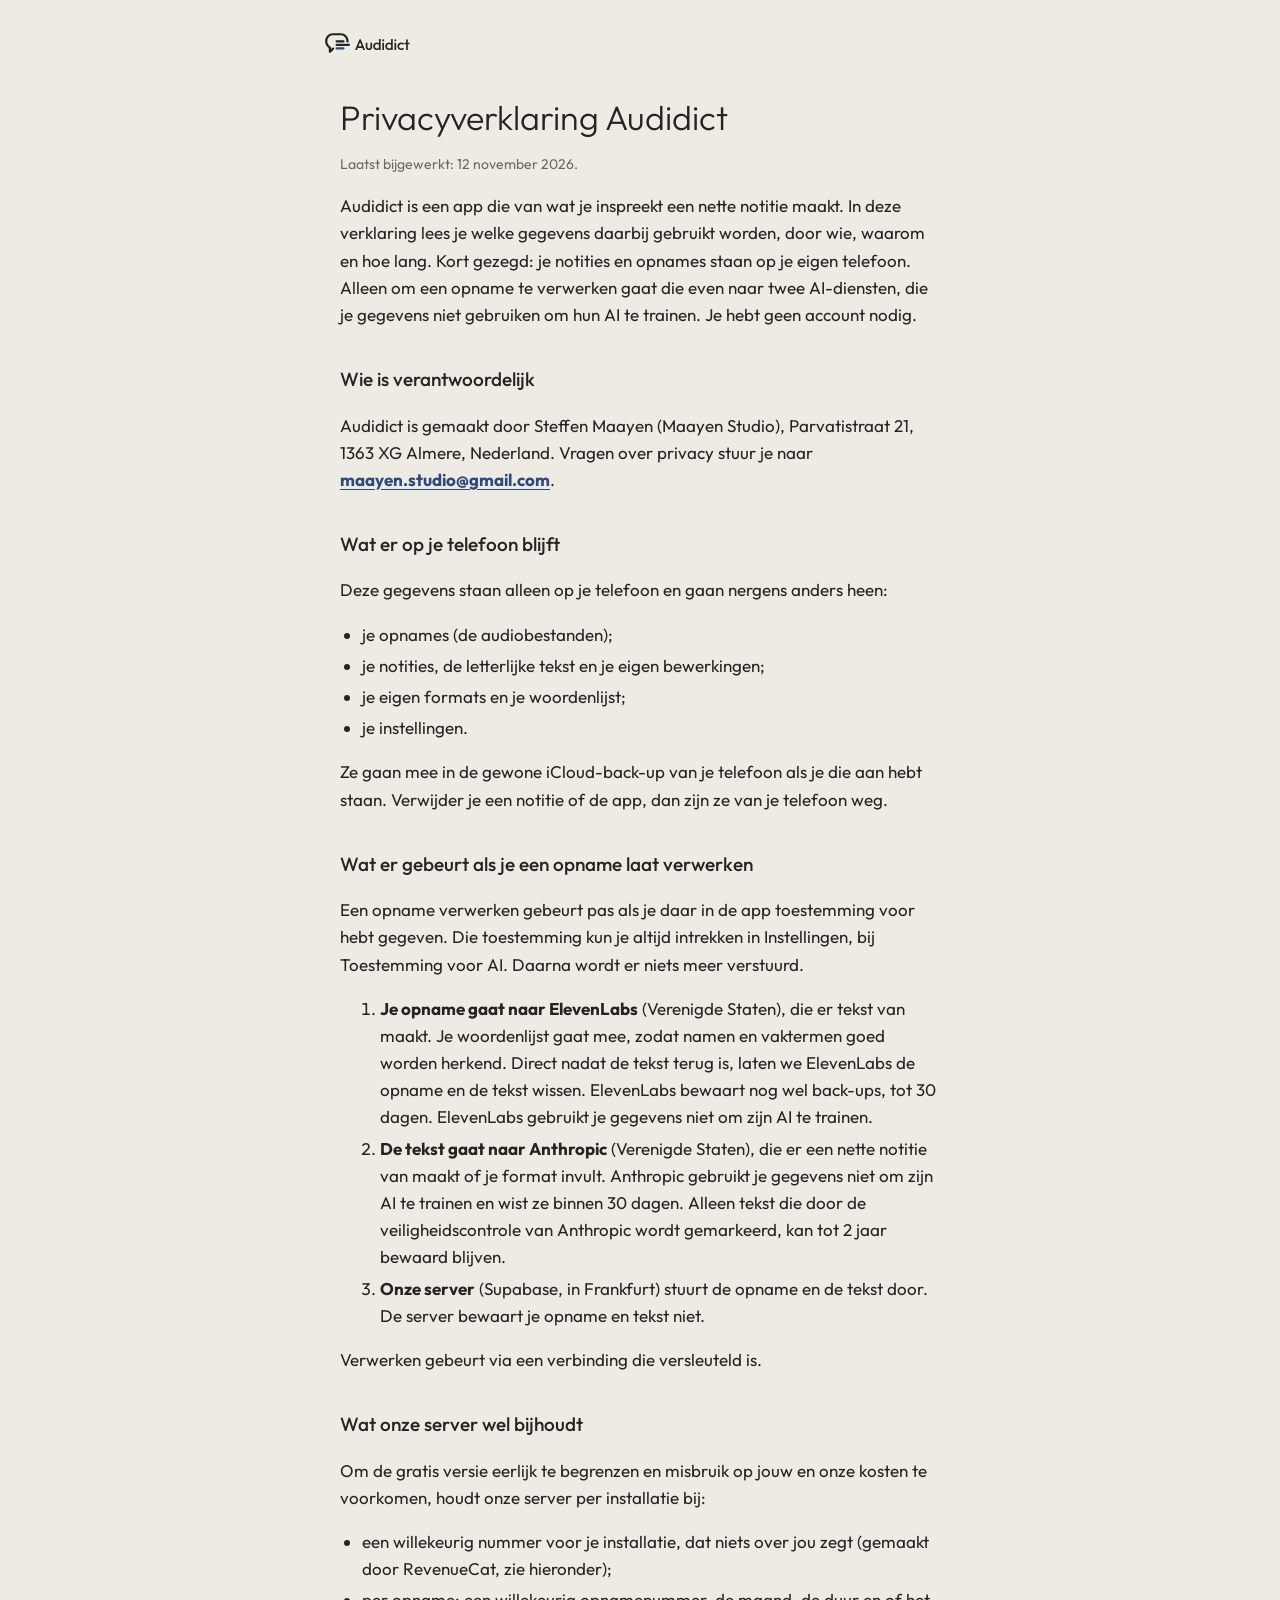
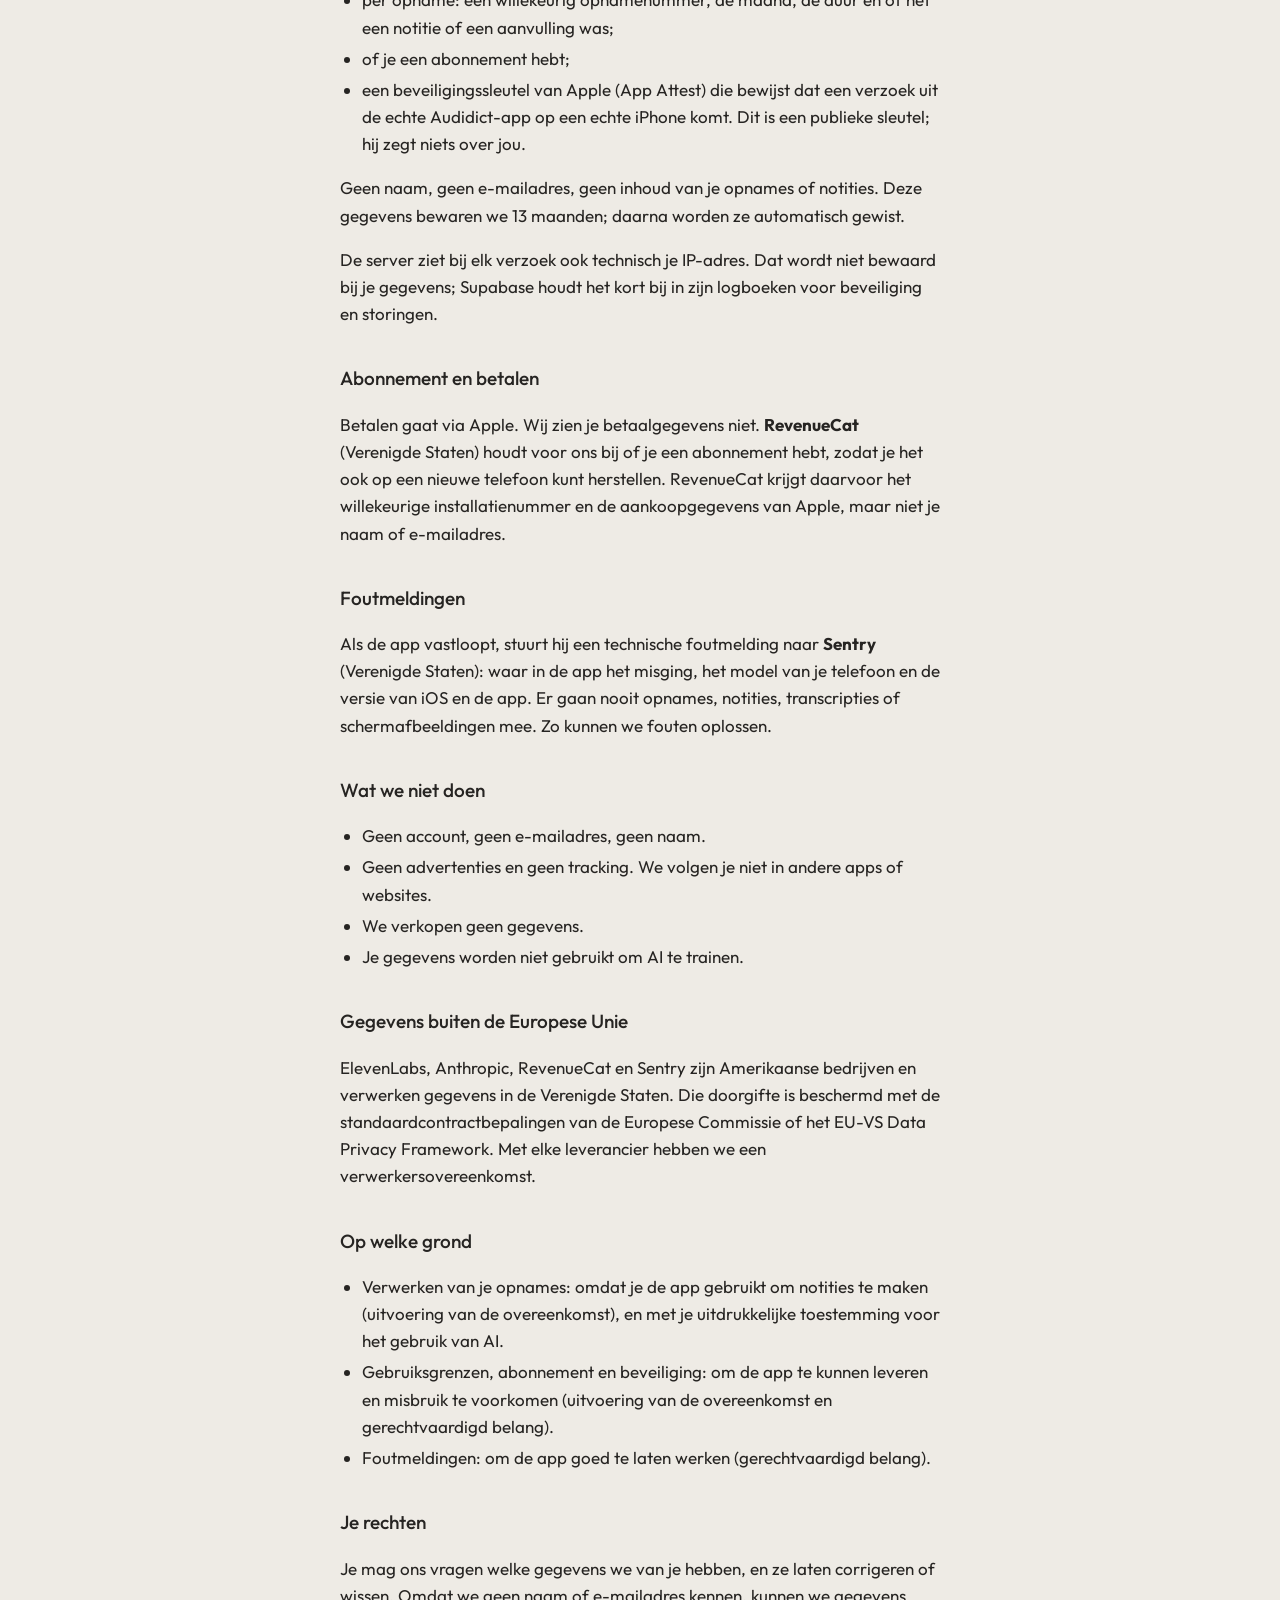
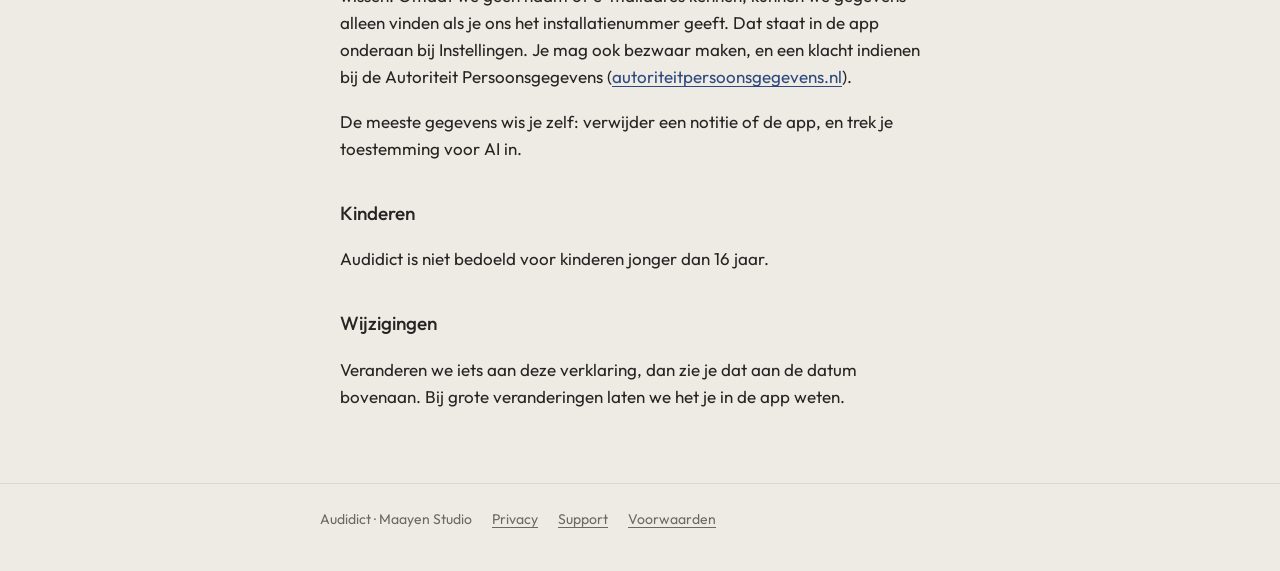
==== privacy/index.html @ 9b209952 "Website audidict.app: beginpagina, privacy, support Co-Authored-By: Claude Opus 5.5 <noreply@anthrop" ====
<!doctype html>
<html lang="nl">
<head>
<meta charset="utf-8">
<meta name="viewport" content="width=device-width, initial-scale=1">
<title>Privacy · Audidict</title>
<meta name="description" content="Hoe Audidict met je gegevens omgaat.">
<link rel="icon" href="../assets/mark.svg" type="image/svg+xml">
<link rel="preconnect" href="https://fonts.googleapis.com"><link rel="preconnect" href="https://fonts.gstatic.com" crossorigin><link href="https://fonts.googleapis.com/css2?family=Outfit:wght@300;400;500&display=swap" rel="stylesheet">
<link rel="stylesheet" href="../assets/site.css">
</head>
<body>
<header class="kop"><div class="binnen"><a href="../" aria-label="Audidict, naar de beginpagina"><img class="logo-licht" src="../assets/logo.svg" alt="Audidict"><img class="logo-donker-thema" src="../assets/logo-op-donker.svg" alt="Audidict"></a></div></header>
<main class="pagina">
<h1>Privacyverklaring Audidict</h1>
<p class="meta">Laatst bijgewerkt: 12 november 2026.</p>
<p>Audidict is een app die van wat je inspreekt een nette notitie maakt. In deze verklaring lees je welke gegevens daarbij gebruikt worden, door wie, waarom en hoe lang. Kort gezegd: je notities en opnames staan op je eigen telefoon. Alleen om een opname te verwerken gaat die even naar twee AI-diensten, die je gegevens niet gebruiken om hun AI te trainen. Je hebt geen account nodig.</p>
<h2>Wie is verantwoordelijk</h2>
<p>Audidict is gemaakt door Steffen Maayen (Maayen Studio), Parvatistraat 21, 1363 XG Almere, Nederland. Vragen over privacy stuur je naar <strong><a href="mailto:maayen.studio@gmail.com">maayen.studio@gmail.com</a></strong>.</p>
<h2>Wat er op je telefoon blijft</h2>
<p>Deze gegevens staan alleen op je telefoon en gaan nergens anders heen:</p>
<ul>
<li>je opnames (de audiobestanden);</li>
<li>je notities, de letterlijke tekst en je eigen bewerkingen;</li>
<li>je eigen formats en je woordenlijst;</li>
<li>je instellingen.</li>
</ul>
<p>Ze gaan mee in de gewone iCloud-back-up van je telefoon als je die aan hebt staan. Verwijder je een notitie of de app, dan zijn ze van je telefoon weg.</p>
<h2>Wat er gebeurt als je een opname laat verwerken</h2>
<p>Een opname verwerken gebeurt pas als je daar in de app toestemming voor hebt gegeven. Die toestemming kun je altijd intrekken in Instellingen, bij Toestemming voor AI. Daarna wordt er niets meer verstuurd.</p>
<ol>
<li><strong>Je opname gaat naar ElevenLabs</strong> (Verenigde Staten), die er tekst van maakt. Je woordenlijst gaat mee, zodat namen en vaktermen goed worden herkend. Direct nadat de tekst terug is, laten we ElevenLabs de opname en de tekst wissen. ElevenLabs bewaart nog wel back-ups, tot 30 dagen. ElevenLabs gebruikt je gegevens niet om zijn AI te trainen.</li>
<li><strong>De tekst gaat naar Anthropic</strong> (Verenigde Staten), die er een nette notitie van maakt of je format invult. Anthropic gebruikt je gegevens niet om zijn AI te trainen en wist ze binnen 30 dagen. Alleen tekst die door de veiligheidscontrole van Anthropic wordt gemarkeerd, kan tot 2 jaar bewaard blijven.</li>
<li><strong>Onze server</strong> (Supabase, in Frankfurt) stuurt de opname en de tekst door. De server bewaart je opname en tekst niet.</li>
</ol>
<p>Verwerken gebeurt via een verbinding die versleuteld is.</p>
<h2>Wat onze server wel bijhoudt</h2>
<p>Om de gratis versie eerlijk te begrenzen en misbruik op jouw en onze kosten te voorkomen, houdt onze server per installatie bij:</p>
<ul>
<li>een willekeurig nummer voor je installatie, dat niets over jou zegt (gemaakt door RevenueCat, zie hieronder);</li>
<li>per opname: een willekeurig opnamenummer, de maand, de duur en of het een notitie of een aanvulling was;</li>
<li>of je een abonnement hebt;</li>
<li>een beveiligingssleutel van Apple (App Attest) die bewijst dat een verzoek uit de echte Audidict-app op een echte iPhone komt. Dit is een publieke sleutel; hij zegt niets over jou.</li>
</ul>
<p>Geen naam, geen e-mailadres, geen inhoud van je opnames of notities. Deze gegevens bewaren we 13 maanden; daarna worden ze automatisch gewist.</p>
<p>De server ziet bij elk verzoek ook technisch je IP-adres. Dat wordt niet bewaard bij je gegevens; Supabase houdt het kort bij in zijn logboeken voor beveiliging en storingen.</p>
<h2>Abonnement en betalen</h2>
<p>Betalen gaat via Apple. Wij zien je betaalgegevens niet. <strong>RevenueCat</strong> (Verenigde Staten) houdt voor ons bij of je een abonnement hebt, zodat je het ook op een nieuwe telefoon kunt herstellen. RevenueCat krijgt daarvoor het willekeurige installatienummer en de aankoopgegevens van Apple, maar niet je naam of e-mailadres.</p>
<h2>Foutmeldingen</h2>
<p>Als de app vastloopt, stuurt hij een technische foutmelding naar <strong>Sentry</strong> (Verenigde Staten): waar in de app het misging, het model van je telefoon en de versie van iOS en de app. Er gaan nooit opnames, notities, transcripties of schermafbeeldingen mee. Zo kunnen we fouten oplossen.</p>
<h2>Wat we niet doen</h2>
<ul>
<li>Geen account, geen e-mailadres, geen naam.</li>
<li>Geen advertenties en geen tracking. We volgen je niet in andere apps of websites.</li>
<li>We verkopen geen gegevens.</li>
<li>Je gegevens worden niet gebruikt om AI te trainen.</li>
</ul>
<h2>Gegevens buiten de Europese Unie</h2>
<p>ElevenLabs, Anthropic, RevenueCat en Sentry zijn Amerikaanse bedrijven en verwerken gegevens in de Verenigde Staten. Die doorgifte is beschermd met de standaardcontractbepalingen van de Europese Commissie of het EU-VS Data Privacy Framework. Met elke leverancier hebben we een verwerkersovereenkomst.</p>
<h2>Op welke grond</h2>
<ul>
<li>Verwerken van je opnames: omdat je de app gebruikt om notities te maken (uitvoering van de overeenkomst), en met je uitdrukkelijke toestemming voor het gebruik van AI.</li>
<li>Gebruiksgrenzen, abonnement en beveiliging: om de app te kunnen leveren en misbruik te voorkomen (uitvoering van de overeenkomst en gerechtvaardigd belang).</li>
<li>Foutmeldingen: om de app goed te laten werken (gerechtvaardigd belang).</li>
</ul>
<h2>Je rechten</h2>
<p>Je mag ons vragen welke gegevens we van je hebben, en ze laten corrigeren of wissen. Omdat we geen naam of e-mailadres kennen, kunnen we gegevens alleen vinden als je ons het installatienummer geeft. Dat staat in de app onderaan bij Instellingen. Je mag ook bezwaar maken, en een klacht indienen bij de Autoriteit Persoonsgegevens (<a href="https://autoriteitpersoonsgegevens.nl">autoriteitpersoonsgegevens.nl</a>).</p>
<p>De meeste gegevens wis je zelf: verwijder een notitie of de app, en trek je toestemming voor AI in.</p>
<h2>Kinderen</h2>
<p>Audidict is niet bedoeld voor kinderen jonger dan 16 jaar.</p>
<h2>Wijzigingen</h2>
<p>Veranderen we iets aan deze verklaring, dan zie je dat aan de datum bovenaan. Bij grote veranderingen laten we het je in de app weten.</p>
</main>
<footer><div class="binnen">
<span>Audidict · Maayen Studio</span>
<a href="../privacy/">Privacy</a>
<a href="../support/">Support</a>
<a href="https://www.apple.com/legal/internet-services/itunes/dev/stdeula/">Voorwaarden</a>
</div></footer>
</body>
</html>
---- assets/site.css ----
/* Audidict website. Kleuren en type uit design-system/tokens.json. Rustig, warm, nooit wit. */
:root {
  --canvas: #e4dfd6; --surface: #eeebe5; --surface-raised: #f7f5f1; --line: #dcd7ce;
  --ink: #262422; --ink-muted: #6e6862; --hero: #232221; --on-hero: #f4f1ec; --on-hero-muted: #a8a39b;
  --accent: #2e4a7d; --accent-text: #2e4a7d; --accent-soft: #dce3ef; --accent-on-hero: #8aa2cc;
  --radius-lg: 20px; --radius-xl: 32px; --radius-md: 14px;
}
@media (prefers-color-scheme: dark) {
  :root {
    --canvas: #121110; --surface: #1c1b1a; --surface-raised: #262423; --line: #34312e;
    --ink: #f2efea; --ink-muted: #a8a39b; --hero: #0b0a0a; --accent-text: #9db2d6; --accent-soft: #222b3a;
  }
}

* { box-sizing: border-box; }
html { -webkit-text-size-adjust: 100%; }
body {
  margin: 0; background: var(--surface); color: var(--ink);
  font-family: "Outfit", system-ui, -apple-system, sans-serif; font-weight: 400; font-size: 17px; line-height: 1.6;
}
a { color: var(--accent-text); text-underline-offset: 3px; }
.hero { background: var(--hero); color: var(--on-hero); padding: 40px 20px 88px; }
.hero .binnen { max-width: 640px; margin: 0 auto; }
.hero img { height: 34px; width: auto; display: block; }
.hero h1 { font-weight: 300; font-size: clamp(30px, 6vw, 44px); line-height: 1.2; letter-spacing: -0.01em; margin: 56px 0 16px; }
.hero p { color: var(--on-hero-muted); margin: 0; max-width: 520px; }
.hero .binnenkort { margin-top: 28px; display: inline-block; color: var(--accent-on-hero); font-weight: 500; }
.blad { background: var(--surface); border-radius: var(--radius-xl) var(--radius-xl) 0 0; margin-top: -32px; padding: 40px 20px 48px; }
.blad .binnen, .pagina { max-width: 640px; margin: 0 auto; }
.kaarten { display: grid; gap: 8px; }
.kaart { background: var(--surface-raised); border-radius: var(--radius-lg); padding: 18px 20px; }
.kaart h2 { font-size: 17px; font-weight: 500; margin: 0 0 4px; }
.kaart p { margin: 0; color: var(--ink-muted); font-size: 15px; }
.kop { padding: 28px 20px 0; }
.kop .binnen { max-width: 640px; margin: 0 auto; display: flex; align-items: center; justify-content: space-between; }
.kop img { height: 30px; width: auto; display: block; }
.pagina { padding: 32px 20px 56px; }
.pagina h1 { font-weight: 300; font-size: 34px; line-height: 1.2; margin: 8px 0 8px; }
.pagina h2 { font-size: 19px; font-weight: 500; margin: 36px 0 8px; }
.pagina .meta { color: var(--ink-muted); font-size: 14px; }
.pagina ul { padding-left: 22px; }
.pagina li { margin: 4px 0; }
footer { border-top: 1px solid var(--line); padding: 24px 20px 40px; color: var(--ink-muted); font-size: 14px; }
footer .binnen { max-width: 640px; margin: 0 auto; display: flex; flex-wrap: wrap; gap: 8px 20px; }
footer a { color: var(--ink-muted); }

/* Logo per thema (na .kop img, zodat deze regels winnen) */
.kop img.logo-donker-thema { display: none; }
@media (prefers-color-scheme: dark) {
  .kop img.logo-licht { display: none; }
  .kop img.logo-donker-thema { display: block; }
}
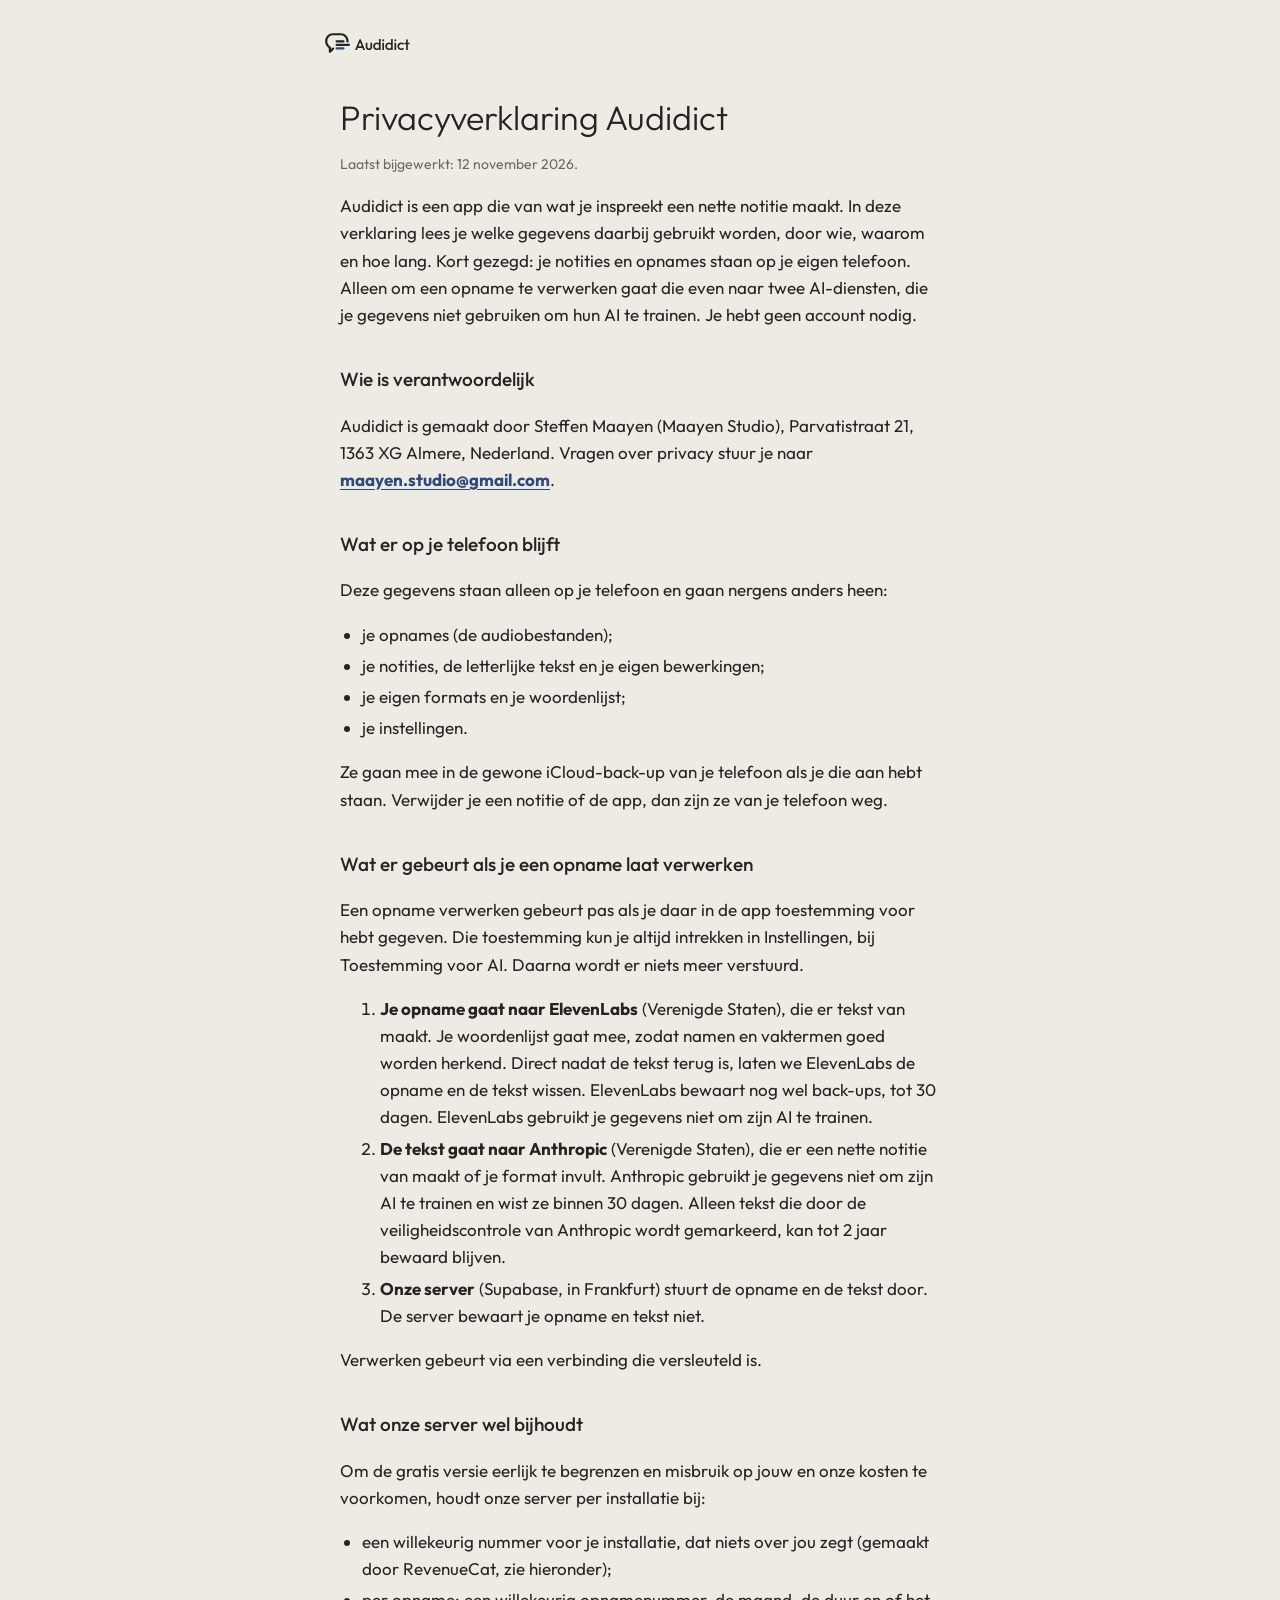
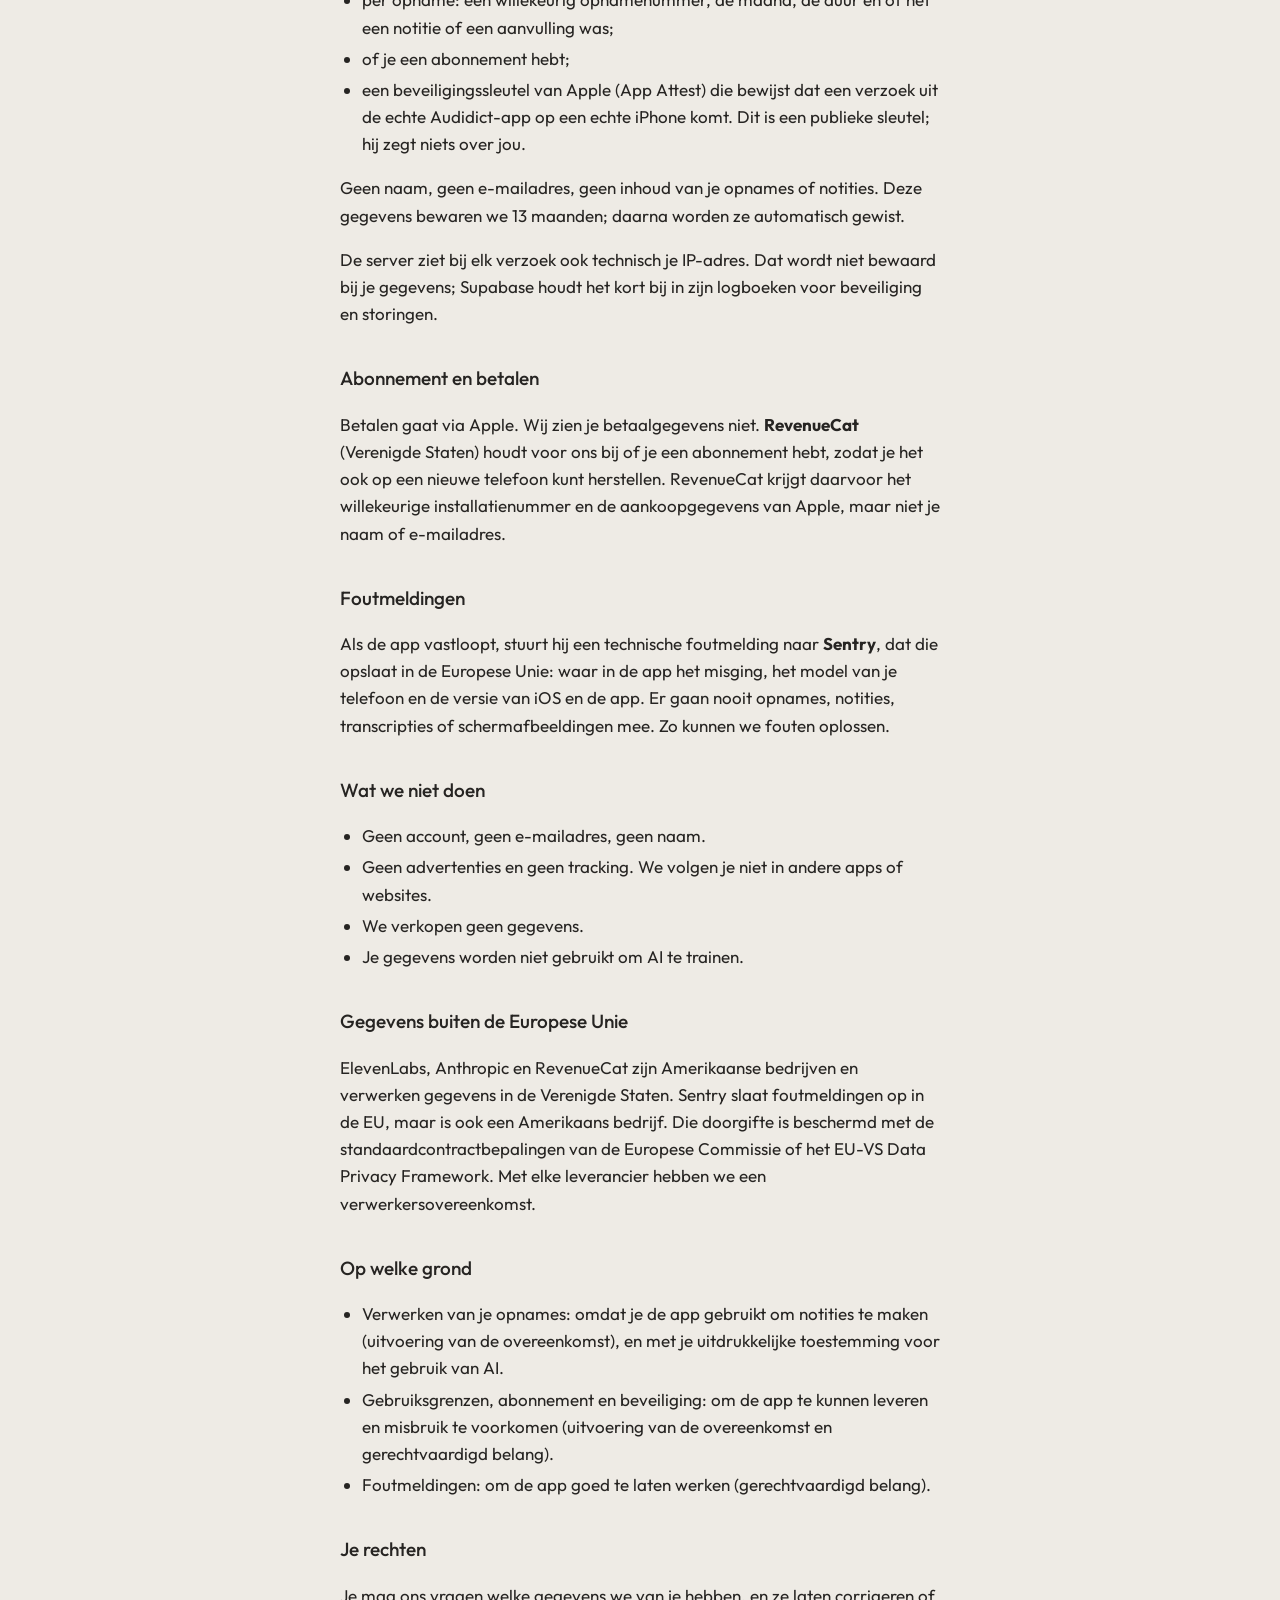
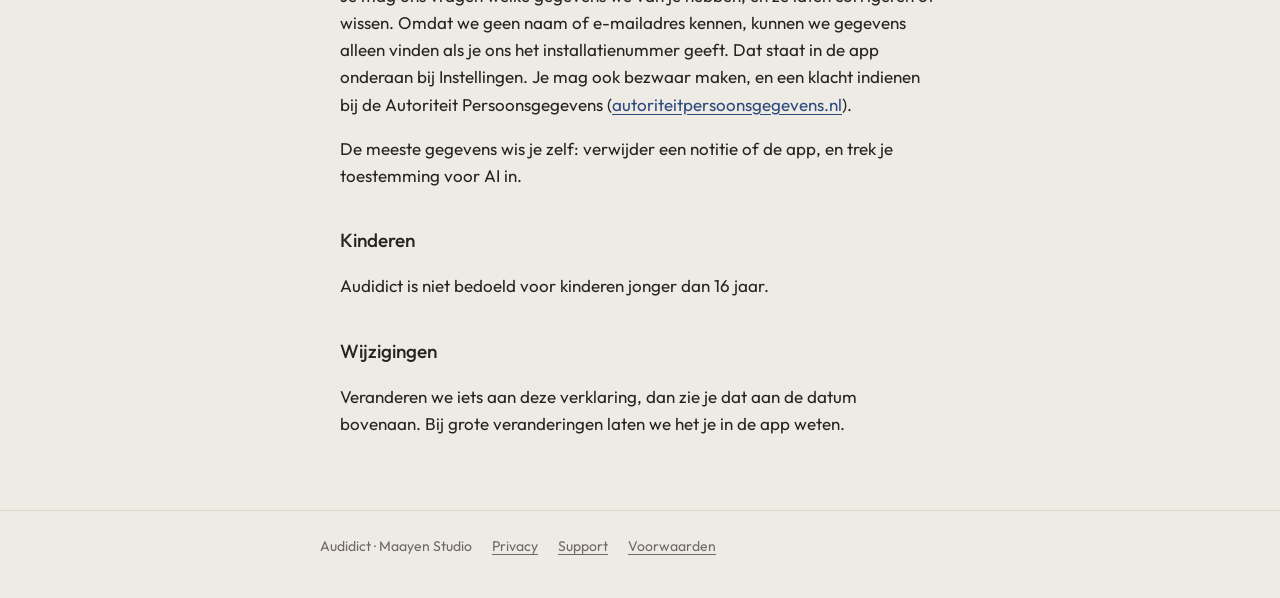
==== commit dfc56bba: "Privacy: Sentry slaat op in de EU Co-Authored-By: Claude Opus 5.5 <noreply@anthropic.com>" ====
--- a/privacy/index.html
+++ b/privacy/index.html
@@ -47,7 +47,7 @@
 <h2>Abonnement en betalen</h2>
 <p>Betalen gaat via Apple. Wij zien je betaalgegevens niet. <strong>RevenueCat</strong> (Verenigde Staten) houdt voor ons bij of je een abonnement hebt, zodat je het ook op een nieuwe telefoon kunt herstellen. RevenueCat krijgt daarvoor het willekeurige installatienummer en de aankoopgegevens van Apple, maar niet je naam of e-mailadres.</p>
 <h2>Foutmeldingen</h2>
-<p>Als de app vastloopt, stuurt hij een technische foutmelding naar <strong>Sentry</strong> (Verenigde Staten): waar in de app het misging, het model van je telefoon en de versie van iOS en de app. Er gaan nooit opnames, notities, transcripties of schermafbeeldingen mee. Zo kunnen we fouten oplossen.</p>
+<p>Als de app vastloopt, stuurt hij een technische foutmelding naar <strong>Sentry</strong>, dat die opslaat in de Europese Unie: waar in de app het misging, het model van je telefoon en de versie van iOS en de app. Er gaan nooit opnames, notities, transcripties of schermafbeeldingen mee. Zo kunnen we fouten oplossen.</p>
 <h2>Wat we niet doen</h2>
 <ul>
 <li>Geen account, geen e-mailadres, geen naam.</li>
@@ -56,7 +56,7 @@
 <li>Je gegevens worden niet gebruikt om AI te trainen.</li>
 </ul>
 <h2>Gegevens buiten de Europese Unie</h2>
-<p>ElevenLabs, Anthropic, RevenueCat en Sentry zijn Amerikaanse bedrijven en verwerken gegevens in de Verenigde Staten. Die doorgifte is beschermd met de standaardcontractbepalingen van de Europese Commissie of het EU-VS Data Privacy Framework. Met elke leverancier hebben we een verwerkersovereenkomst.</p>
+<p>ElevenLabs, Anthropic en RevenueCat zijn Amerikaanse bedrijven en verwerken gegevens in de Verenigde Staten. Sentry slaat foutmeldingen op in de EU, maar is ook een Amerikaans bedrijf. Die doorgifte is beschermd met de standaardcontractbepalingen van de Europese Commissie of het EU-VS Data Privacy Framework. Met elke leverancier hebben we een verwerkersovereenkomst.</p>
 <h2>Op welke grond</h2>
 <ul>
 <li>Verwerken van je opnames: omdat je de app gebruikt om notities te maken (uitvoering van de overeenkomst), en met je uitdrukkelijke toestemming voor het gebruik van AI.</li>
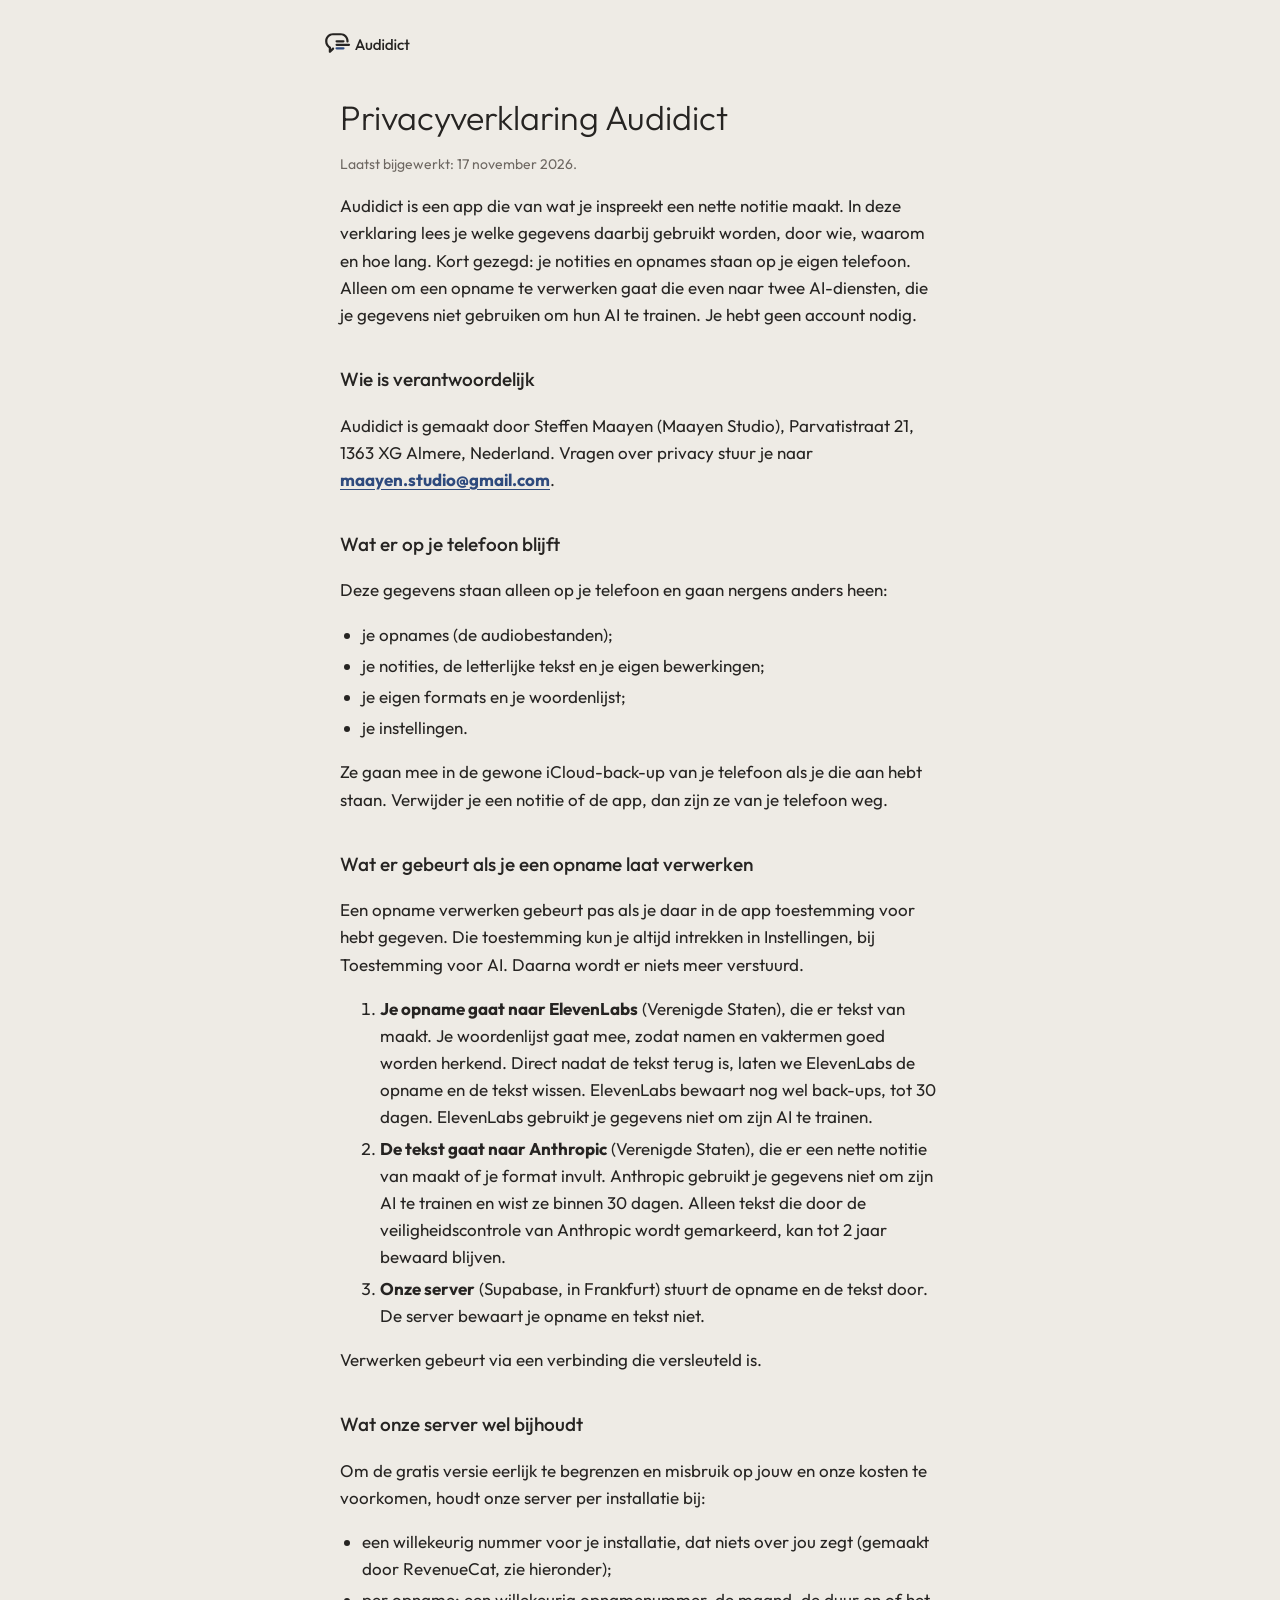
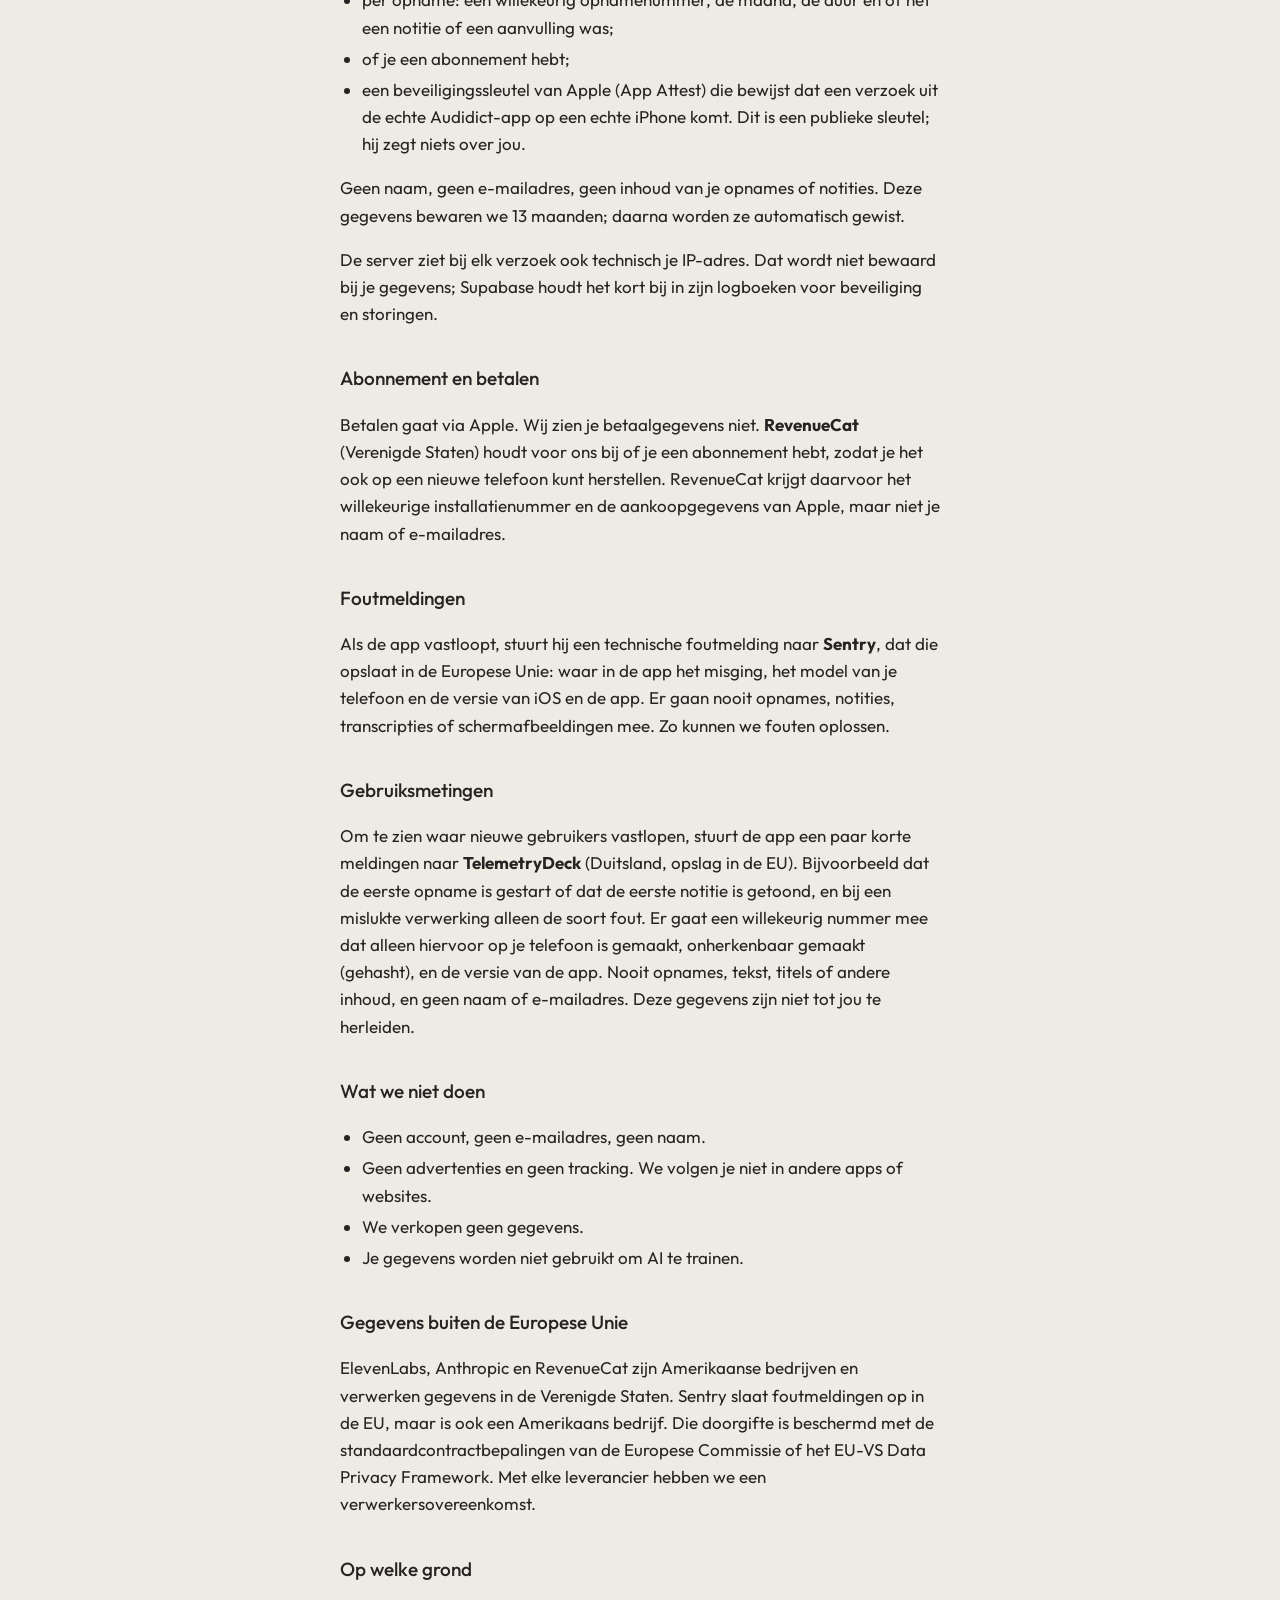
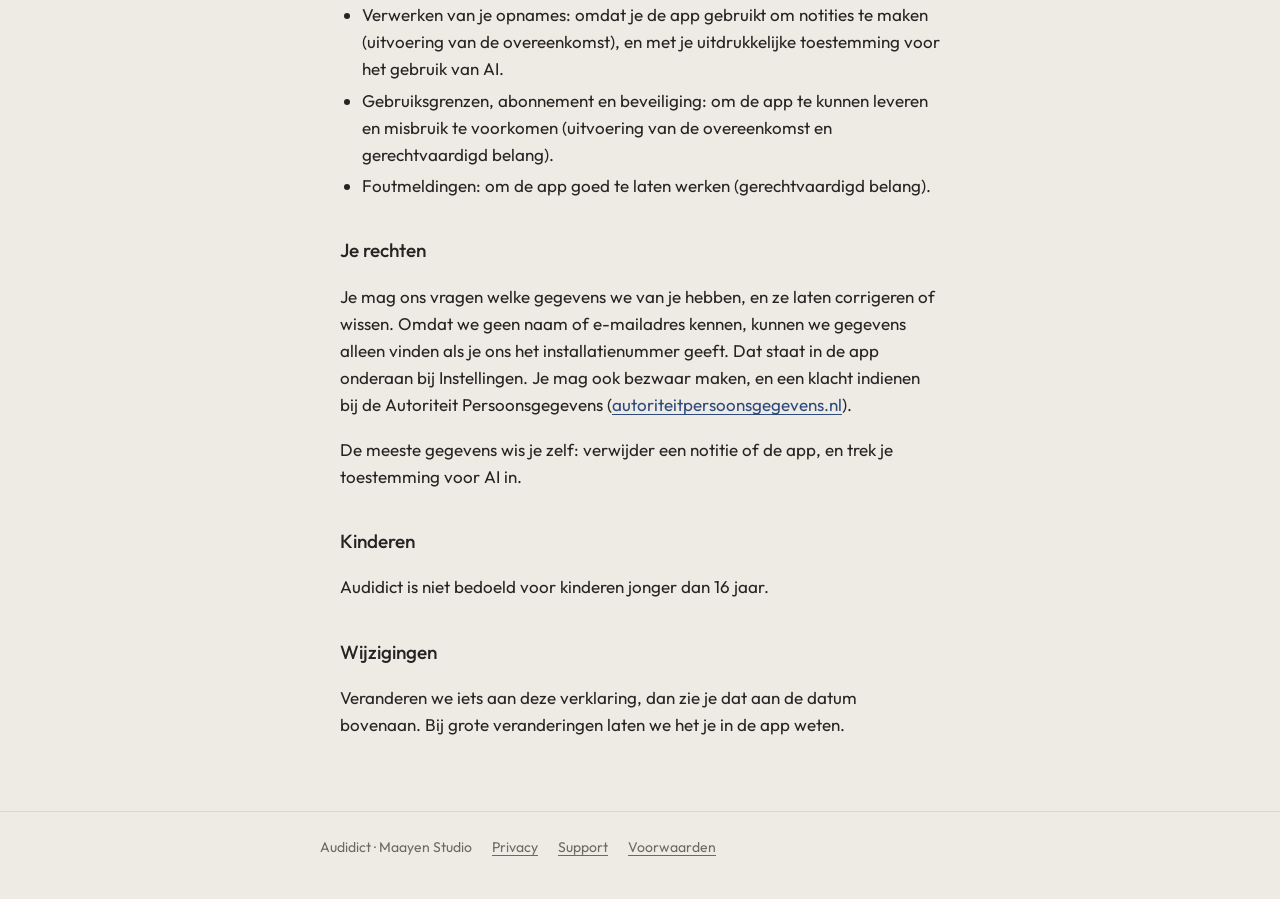
==== commit 3f3dd055: "Privacyverklaring: gebruiksmetingen via TelemetryDeck Co-Authored-By: Claude Opus 5.5 <noreply@anthr" ====
--- a/privacy/index.html
+++ b/privacy/index.html
@@ -13,7 +13,7 @@
 <header class="kop"><div class="binnen"><a href="../" aria-label="Audidict, naar de beginpagina"><img class="logo-licht" src="../assets/logo.svg" alt="Audidict"><img class="logo-donker-thema" src="../assets/logo-op-donker.svg" alt="Audidict"></a></div></header>
 <main class="pagina">
 <h1>Privacyverklaring Audidict</h1>
-<p class="meta">Laatst bijgewerkt: 12 november 2026.</p>
+<p class="meta">Laatst bijgewerkt: 17 november 2026.</p>
 <p>Audidict is een app die van wat je inspreekt een nette notitie maakt. In deze verklaring lees je welke gegevens daarbij gebruikt worden, door wie, waarom en hoe lang. Kort gezegd: je notities en opnames staan op je eigen telefoon. Alleen om een opname te verwerken gaat die even naar twee AI-diensten, die je gegevens niet gebruiken om hun AI te trainen. Je hebt geen account nodig.</p>
 <h2>Wie is verantwoordelijk</h2>
 <p>Audidict is gemaakt door Steffen Maayen (Maayen Studio), Parvatistraat 21, 1363 XG Almere, Nederland. Vragen over privacy stuur je naar <strong><a href="mailto:maayen.studio@gmail.com">maayen.studio@gmail.com</a></strong>.</p>
@@ -48,6 +48,8 @@
 <p>Betalen gaat via Apple. Wij zien je betaalgegevens niet. <strong>RevenueCat</strong> (Verenigde Staten) houdt voor ons bij of je een abonnement hebt, zodat je het ook op een nieuwe telefoon kunt herstellen. RevenueCat krijgt daarvoor het willekeurige installatienummer en de aankoopgegevens van Apple, maar niet je naam of e-mailadres.</p>
 <h2>Foutmeldingen</h2>
 <p>Als de app vastloopt, stuurt hij een technische foutmelding naar <strong>Sentry</strong>, dat die opslaat in de Europese Unie: waar in de app het misging, het model van je telefoon en de versie van iOS en de app. Er gaan nooit opnames, notities, transcripties of schermafbeeldingen mee. Zo kunnen we fouten oplossen.</p>
+<h2>Gebruiksmetingen</h2>
+<p>Om te zien waar nieuwe gebruikers vastlopen, stuurt de app een paar korte meldingen naar <strong>TelemetryDeck</strong> (Duitsland, opslag in de EU). Bijvoorbeeld dat de eerste opname is gestart of dat de eerste notitie is getoond, en bij een mislukte verwerking alleen de soort fout. Er gaat een willekeurig nummer mee dat alleen hiervoor op je telefoon is gemaakt, onherkenbaar gemaakt (gehasht), en de versie van de app. Nooit opnames, tekst, titels of andere inhoud, en geen naam of e-mailadres. Deze gegevens zijn niet tot jou te herleiden.</p>
 <h2>Wat we niet doen</h2>
 <ul>
 <li>Geen account, geen e-mailadres, geen naam.</li>
